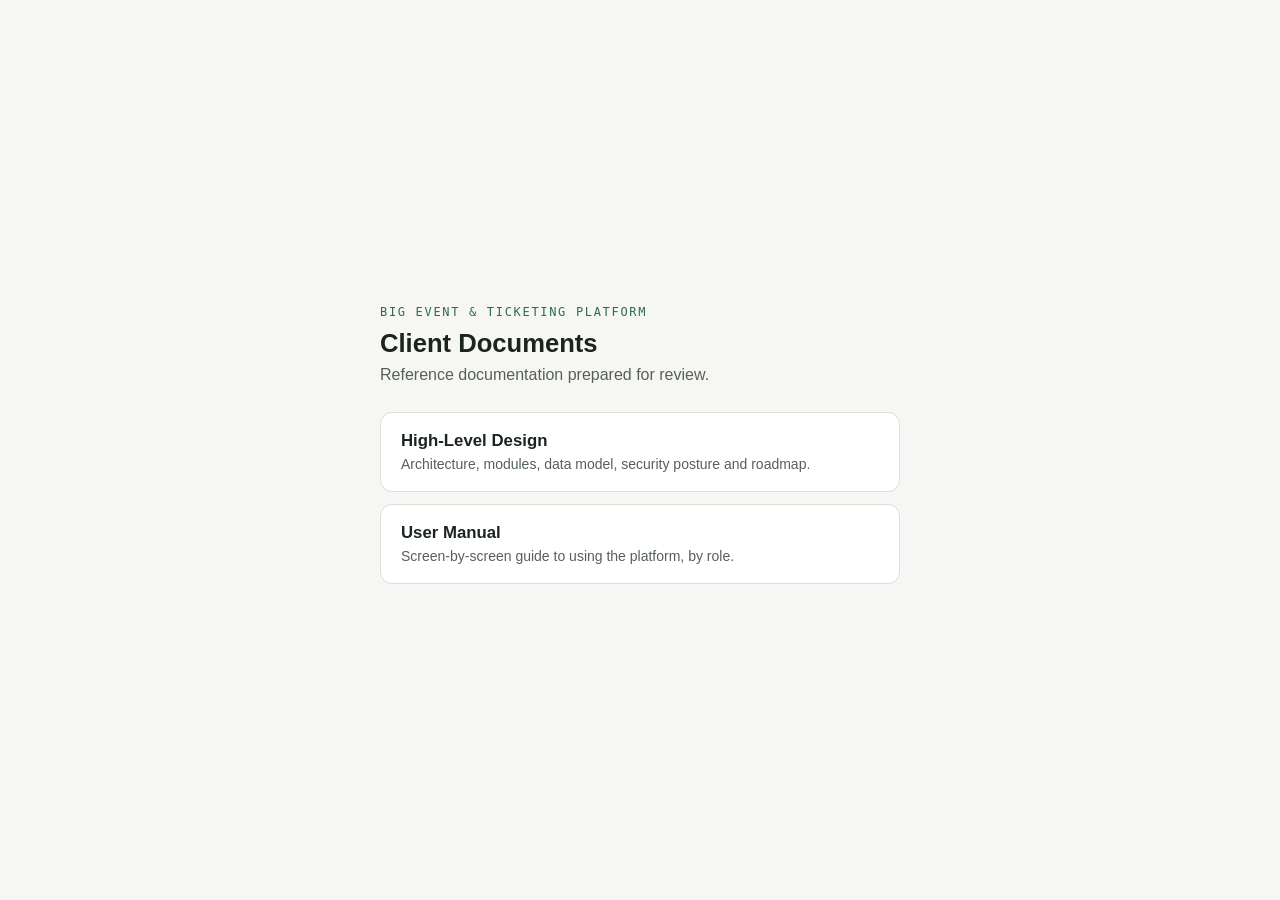
==== index.html @ 846a3fee "Add HDL and User Manual client documents Co-Authored-By: Claude Sonnet 5 <noreply@anthropic.com>" ====
<!doctype html>
<html lang="en">
<head>
<meta charset="utf-8">
<meta name="viewport" content="width=device-width, initial-scale=1">
<meta name="robots" content="noindex, nofollow, noarchive">
<title>BiG Client Documents</title>
<style>
  :root {
    --bg:#f6f7f4; --surface:#ffffff; --ink:#1c2420; --ink-muted:#566058;
    --line:#dbe1d8; --accent:#2e6b4e; --accent-soft:#e4eee6;
  }
  @media (prefers-color-scheme: dark) {
    :root { --bg:#12180f; --surface:#171f19; --ink:#e9ede7; --ink-muted:#a7b1a2; --line:#2b342c; --accent:#74c297; --accent-soft:#1e332a; }
  }
  * { box-sizing:border-box; }
  body { margin:0; min-height:100vh; display:flex; align-items:center; justify-content:center; background:var(--bg); color:var(--ink);
    font-family:-apple-system,"Segoe UI",sans-serif; padding:24px; }
  .card { max-width:520px; width:100%; }
  .eyebrow { font-family:ui-monospace,monospace; font-size:12px; letter-spacing:.14em; text-transform:uppercase; color:var(--accent); margin-bottom:10px; }
  h1 { font-size:1.6rem; margin:0 0 8px; }
  p.sub { color:var(--ink-muted); margin:0 0 28px; }
  a.doc { display:block; background:var(--surface); border:1px solid var(--line); border-radius:12px; padding:18px 20px; margin-bottom:12px; text-decoration:none; color:var(--ink); }
  a.doc b { display:block; font-size:1.05rem; margin-bottom:4px; }
  a.doc span { color:var(--ink-muted); font-size:14px; }
  a.doc:hover { border-color:var(--accent); }
</style>
</head>
<body>
  <div class="card">
    <div class="eyebrow">BiG Event &amp; Ticketing Platform</div>
    <h1>Client Documents</h1>
    <p class="sub">Reference documentation prepared for review.</p>
    <a class="doc" href="hdl.html"><b>High-Level Design</b><span>Architecture, modules, data model, security posture and roadmap.</span></a>
    <a class="doc" href="user-manual.html"><b>User Manual</b><span>Screen-by-screen guide to using the platform, by role.</span></a>
  </div>
</body>
</html>
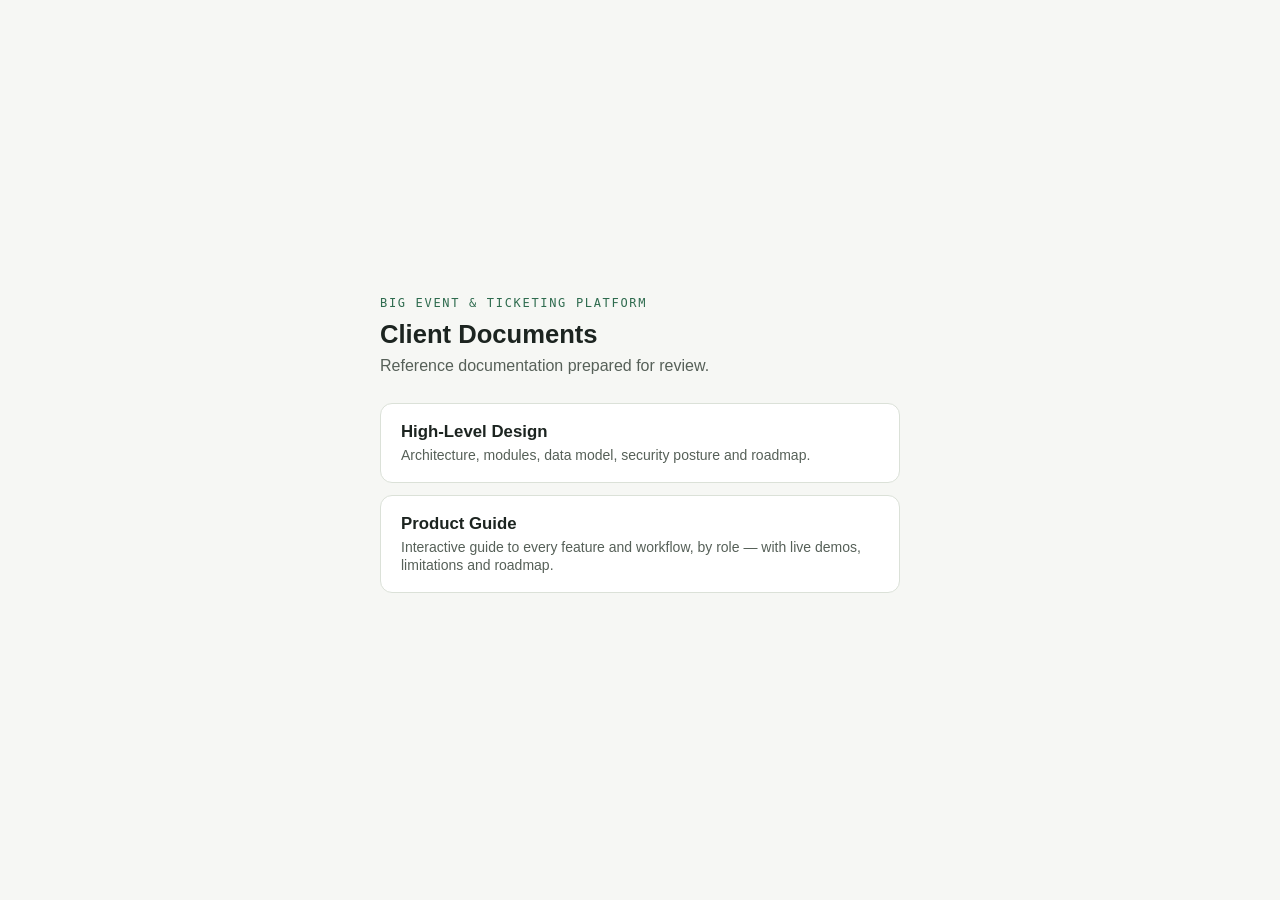
==== commit 9047dbbc: "Replace User Manual with interactive Product Guide Add the Product Guide (guide/): every feature and" ====
--- a/index.html
+++ b/index.html
@@ -32,7 +32,7 @@
     <h1>Client Documents</h1>
     <p class="sub">Reference documentation prepared for review.</p>
     <a class="doc" href="hdl.html"><b>High-Level Design</b><span>Architecture, modules, data model, security posture and roadmap.</span></a>
-    <a class="doc" href="user-manual.html"><b>User Manual</b><span>Screen-by-screen guide to using the platform, by role.</span></a>
+    <a class="doc" href="guide/"><b>Product Guide</b><span>Interactive guide to every feature and workflow, by role — with live demos, limitations and roadmap.</span></a>
   </div>
 </body>
 </html>
